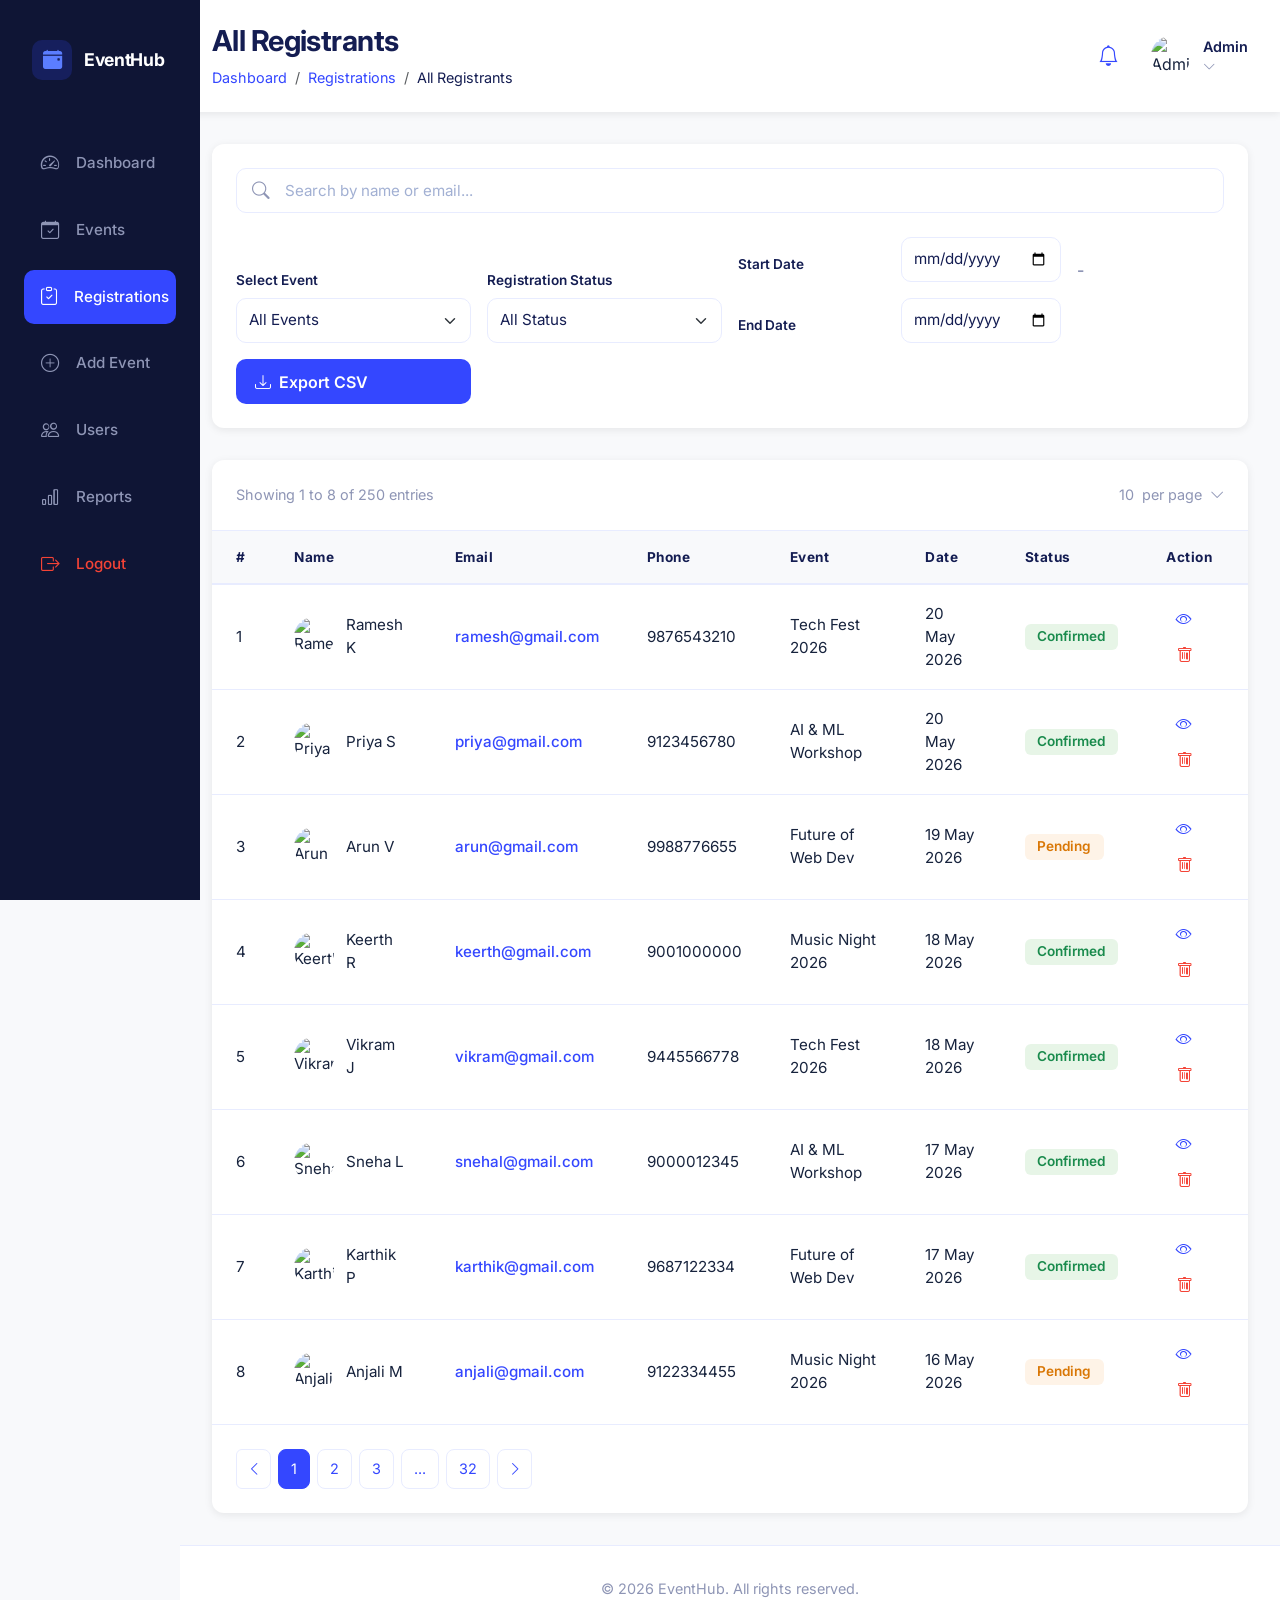
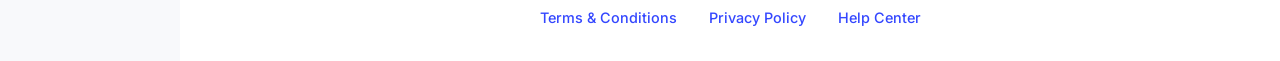
==== templates/registrants.html @ adbf5c05 "Registrants Page Implemented" ====
<!DOCTYPE html>
<html lang="en">
<head>
    <meta charset="utf-8" />
    <meta name="viewport" content="width=device-width, initial-scale=1" />
    <title>All Registrants - EventHub</title>
    <link rel="preconnect" href="https://fonts.googleapis.com">
    <link rel="preconnect" href="https://fonts.gstatic.com" crossorigin>
    <link href="https://fonts.googleapis.com/css2?family=Inter:wght@400;500;600;700;800&display=swap" rel="stylesheet">
    <link href="https://cdn.jsdelivr.net/npm/bootstrap@5.3.8/dist/css/bootstrap.min.css" rel="stylesheet">
    <link rel="stylesheet" href="https://cdn.jsdelivr.net/npm/bootstrap-icons@1.13.1/font/bootstrap-icons.min.css">
    <link rel="stylesheet" href="../static/css/style.css">
</head>
<body>
    <div class="dashboard-wrapper">
        <!-- Sidebar -->
        <aside class="sidebar">
            <div class="sidebar-brand">
                <span class="brand-icon-sidebar d-flex align-items-center justify-content-center">
                    <i class="bi bi-calendar-event-fill"></i>
                </span>
                <span class="brand-text-sidebar">EventHub</span>
            </div>

            <nav class="sidebar-nav">
                <a href="#" class="nav-item">
                    <i class="bi bi-speedometer2"></i>
                    <span>Dashboard</span>
                </a>
                <a href="#" class="nav-item">
                    <i class="bi bi-calendar-check"></i>
                    <span>Events</span>
                </a>
                <a href="#" class="nav-item active">
                    <i class="bi bi-clipboard-check"></i>
                    <span>Registrations</span>
                </a>
                <a href="#" class="nav-item">
                    <i class="bi bi-plus-circle"></i>
                    <span>Add Event</span>
                </a>
                <a href="#" class="nav-item">
                    <i class="bi bi-people"></i>
                    <span>Users</span>
                </a>
                <a href="#" class="nav-item">
                    <i class="bi bi-bar-chart"></i>
                    <span>Reports</span>
                </a>
                <a href="#" class="nav-item logout">
                    <i class="bi bi-box-arrow-right"></i>
                    <span>Logout</span>
                </a>
            </nav>
        </aside>

        <!-- Main Content -->
        <div class="main-content">
            <!-- Header -->
            <header class="dashboard-header">
                <div class="header-left">
                    <h1 class="page-title">All Registrants</h1>
                    <nav aria-label="breadcrumb">
                        <ol class="breadcrumb mb-0">
                            <li class="breadcrumb-item"><a href="#">Dashboard</a></li>
                            <li class="breadcrumb-item"><a href="#">Registrations</a></li>
                            <li class="breadcrumb-item active" aria-current="page">All Registrants</li>
                        </ol>
                    </nav>
                </div>
                <div class="header-right">
                    <button class="btn btn-icon">
                        <i class="bi bi-bell"></i>
                    </button>
                    <div class="admin-profile">
                        <img src="https://via.placeholder.com/40" alt="Admin">
                        <div class="admin-info">
                            <span class="admin-name">Admin</span>
                            <i class="bi bi-chevron-down"></i>
                        </div>
                    </div>
                </div>
            </header>

            <!-- Content -->
            <div class="dashboard-content">
                <!-- Filters Section -->
                <div class="filters-section">
                    <div class="search-box">
                        <i class="bi bi-search"></i>
                        <input type="text" class="form-control" id="searchInput" placeholder="Search by name or email...">
                    </div>

                    <div class="filters-group">
                        <div class="filter-item">
                            <label class="filter-label">Select Event</label>
                            <select class="form-select" id="eventFilter">
                                <option selected>All Events</option>
                                <option>Tech Fest 2026</option>
                                <option>AI & ML Workshop</option>
                                <option>Future of Web Dev</option>
                                <option>Music Night 2026</option>
                            </select>
                        </div>

                        <div class="filter-item">
                            <label class="filter-label">Registration Status</label>
                            <select class="form-select" id="statusFilter">
                                <option selected>All Status</option>
                                <option>Confirmed</option>
                                <option>Pending</option>
                                <option>Rejected</option>
                            </select>
                        </div>

                        <div class="filter-item date-range">
                            <label class="filter-label">Start Date</label>
                            <input type="date" class="form-control" id="startDate">
                            <span class="date-separator">-</span>
                            <label class="filter-label">End Date</label>
                            <input type="date" class="form-control" id="endDate">
                        </div>

                        <button class="btn btn-export">
                            <i class="bi bi-download"></i>
                            Export CSV
                        </button>
                    </div>
                </div>

                <!-- Table Section -->
                <div class="table-section">
                    <div class="table-header">
                        <span class="showing-text">Showing 1 to 8 of 250 entries</span>
                        <div class="per-page">
                            <span>10</span>
                            <span>per page</span>
                            <i class="bi bi-chevron-down"></i>
                        </div>
                    </div>

                    <div class="table-responsive">
                        <table class="registrants-table">
                            <thead>
                                <tr>
                                    <th>#</th>
                                    <th>Name</th>
                                    <th>Email</th>
                                    <th>Phone</th>
                                    <th>Event</th>
                                    <th>Date</th>
                                    <th>Status</th>
                                    <th>Action</th>
                                </tr>
                            </thead>
                            <tbody>
                                <tr>
                                    <td>1</td>
                                    <td>
                                        <div class="registrant-cell">
                                            <img src="https://i.pravatar.cc/40?img=1" alt="Ramesh K" class="avatar">
                                            <span>Ramesh K</span>
                                        </div>
                                    </td>
                                    <td><a href="mailto:ramesh@gmail.com">ramesh@gmail.com</a></td>
                                    <td>9876543210</td>
                                    <td>Tech Fest 2026</td>
                                    <td>20 May 2026</td>
                                    <td><span class="badge status-confirmed">Confirmed</span></td>
                                    <td>
                                        <button class="btn-action" title="View">
                                            <i class="bi bi-eye"></i>
                                        </button>
                                        <button class="btn-action btn-danger" title="Delete">
                                            <i class="bi bi-trash"></i>
                                        </button>
                                    </td>
                                </tr>
                                <tr>
                                    <td>2</td>
                                    <td>
                                        <div class="registrant-cell">
                                            <img src="https://i.pravatar.cc/40?img=2" alt="Priya S" class="avatar">
                                            <span>Priya S</span>
                                        </div>
                                    </td>
                                    <td><a href="mailto:priya@gmail.com">priya@gmail.com</a></td>
                                    <td>9123456780</td>
                                    <td>AI & ML Workshop</td>
                                    <td>20 May 2026</td>
                                    <td><span class="badge status-confirmed">Confirmed</span></td>
                                    <td>
                                        <button class="btn-action" title="View">
                                            <i class="bi bi-eye"></i>
                                        </button>
                                        <button class="btn-action btn-danger" title="Delete">
                                            <i class="bi bi-trash"></i>
                                        </button>
                                    </td>
                                </tr>
                                <tr>
                                    <td>3</td>
                                    <td>
                                        <div class="registrant-cell">
                                            <img src="https://i.pravatar.cc/40?img=3" alt="Arun V" class="avatar">
                                            <span>Arun V</span>
                                        </div>
                                    </td>
                                    <td><a href="mailto:arun@gmail.com">arun@gmail.com</a></td>
                                    <td>9988776655</td>
                                    <td>Future of Web Dev</td>
                                    <td>19 May 2026</td>
                                    <td><span class="badge status-pending">Pending</span></td>
                                    <td>
                                        <button class="btn-action" title="View">
                                            <i class="bi bi-eye"></i>
                                        </button>
                                        <button class="btn-action btn-danger" title="Delete">
                                            <i class="bi bi-trash"></i>
                                        </button>
                                    </td>
                                </tr>
                                <tr>
                                    <td>4</td>
                                    <td>
                                        <div class="registrant-cell">
                                            <img src="https://i.pravatar.cc/40?img=4" alt="Keerth R" class="avatar">
                                            <span>Keerth R</span>
                                        </div>
                                    </td>
                                    <td><a href="mailto:keerth@gmail.com">keerth@gmail.com</a></td>
                                    <td>9001000000</td>
                                    <td>Music Night 2026</td>
                                    <td>18 May 2026</td>
                                    <td><span class="badge status-confirmed">Confirmed</span></td>
                                    <td>
                                        <button class="btn-action" title="View">
                                            <i class="bi bi-eye"></i>
                                        </button>
                                        <button class="btn-action btn-danger" title="Delete">
                                            <i class="bi bi-trash"></i>
                                        </button>
                                    </td>
                                </tr>
                                <tr>
                                    <td>5</td>
                                    <td>
                                        <div class="registrant-cell">
                                            <img src="https://i.pravatar.cc/40?img=5" alt="Vikram J" class="avatar">
                                            <span>Vikram J</span>
                                        </div>
                                    </td>
                                    <td><a href="mailto:vikram@gmail.com">vikram@gmail.com</a></td>
                                    <td>9445566778</td>
                                    <td>Tech Fest 2026</td>
                                    <td>18 May 2026</td>
                                    <td><span class="badge status-confirmed">Confirmed</span></td>
                                    <td>
                                        <button class="btn-action" title="View">
                                            <i class="bi bi-eye"></i>
                                        </button>
                                        <button class="btn-action btn-danger" title="Delete">
                                            <i class="bi bi-trash"></i>
                                        </button>
                                    </td>
                                </tr>
                                <tr>
                                    <td>6</td>
                                    <td>
                                        <div class="registrant-cell">
                                            <img src="https://i.pravatar.cc/40?img=6" alt="Sneha L" class="avatar">
                                            <span>Sneha L</span>
                                        </div>
                                    </td>
                                    <td><a href="mailto:snehal@gmail.com">snehal@gmail.com</a></td>
                                    <td>9000012345</td>
                                    <td>AI & ML Workshop</td>
                                    <td>17 May 2026</td>
                                    <td><span class="badge status-confirmed">Confirmed</span></td>
                                    <td>
                                        <button class="btn-action" title="View">
                                            <i class="bi bi-eye"></i>
                                        </button>
                                        <button class="btn-action btn-danger" title="Delete">
                                            <i class="bi bi-trash"></i>
                                        </button>
                                    </td>
                                </tr>
                                <tr>
                                    <td>7</td>
                                    <td>
                                        <div class="registrant-cell">
                                            <img src="https://i.pravatar.cc/40?img=7" alt="Karthik P" class="avatar">
                                            <span>Karthik P</span>
                                        </div>
                                    </td>
                                    <td><a href="mailto:karthik@gmail.com">karthik@gmail.com</a></td>
                                    <td>9687122334</td>
                                    <td>Future of Web Dev</td>
                                    <td>17 May 2026</td>
                                    <td><span class="badge status-confirmed">Confirmed</span></td>
                                    <td>
                                        <button class="btn-action" title="View">
                                            <i class="bi bi-eye"></i>
                                        </button>
                                        <button class="btn-action btn-danger" title="Delete">
                                            <i class="bi bi-trash"></i>
                                        </button>
                                    </td>
                                </tr>
                                <tr>
                                    <td>8</td>
                                    <td>
                                        <div class="registrant-cell">
                                            <img src="https://i.pravatar.cc/40?img=8" alt="Anjali M" class="avatar">
                                            <span>Anjali M</span>
                                        </div>
                                    </td>
                                    <td><a href="mailto:anjali@gmail.com">anjali@gmail.com</a></td>
                                    <td>9122334455</td>
                                    <td>Music Night 2026</td>
                                    <td>16 May 2026</td>
                                    <td><span class="badge status-pending">Pending</span></td>
                                    <td>
                                        <button class="btn-action" title="View">
                                            <i class="bi bi-eye"></i>
                                        </button>
                                        <button class="btn-action btn-danger" title="Delete">
                                            <i class="bi bi-trash"></i>
                                        </button>
                                    </td>
                                </tr>
                            </tbody>
                        </table>
                    </div>

                    <!-- Pagination -->
                    <div class="pagination-section">
                        <nav aria-label="Page navigation">
                            <ul class="pagination">
                                <li class="page-item">
                                    <a class="page-link" href="#" aria-label="Previous">
                                        <i class="bi bi-chevron-left"></i>
                                    </a>
                                </li>
                                <li class="page-item active"><a class="page-link" href="#">1</a></li>
                                <li class="page-item"><a class="page-link" href="#">2</a></li>
                                <li class="page-item"><a class="page-link" href="#">3</a></li>
                                <li class="page-item"><a class="page-link" href="#">...</a></li>
                                <li class="page-item"><a class="page-link" href="#">32</a></li>
                                <li class="page-item">
                                    <a class="page-link" href="#" aria-label="Next">
                                        <i class="bi bi-chevron-right"></i>
                                    </a>
                                </li>
                            </ul>
                        </nav>
                    </div>
                </div>
            </div>

            <!-- Footer -->
            <footer class="dashboard-footer">
                <p>&copy; 2026 EventHub. All rights reserved.</p>
                <div class="footer-links">
                    <a href="#">Terms & Conditions</a>
                    <a href="#">Privacy Policy</a>
                    <a href="#">Help Center</a>
                </div>
            </footer>
        </div>
    </div>

    <script src="https://cdn.jsdelivr.net/npm/bootstrap@5.3.8/dist/js/bootstrap.bundle.min.js"></script>
    <script>
        // Search functionality
        document.getElementById('searchInput').addEventListener('keyup', function(e) {
            const searchTerm = e.target.value.toLowerCase();
            const rows = document.querySelectorAll('.registrants-table tbody tr');
            rows.forEach(row => {
                const text = row.textContent.toLowerCase();
                row.style.display = text.includes(searchTerm) ? '' : 'none';
            });
        });

        // Filter by event
        document.getElementById('eventFilter').addEventListener('change', function(e) {
            filterTable();
        });

        // Filter by status
        document.getElementById('statusFilter').addEventListener('change', function(e) {
            filterTable();
        });

        function filterTable() {
            const eventFilter = document.getElementById('eventFilter').value;
            const statusFilter = document.getElementById('statusFilter').value;
            const rows = document.querySelectorAll('.registrants-table tbody tr');

            rows.forEach(row => {
                const eventCell = row.cells[4].textContent;
                const statusCell = row.cells[6].textContent;

                let eventMatch = eventFilter === 'All Events' || eventCell === eventFilter;
                let statusMatch = statusFilter === 'All Status' || statusCell.includes(statusFilter);

                row.style.display = (eventMatch && statusMatch) ? '' : 'none';
            });
        }

        // Export CSV
        document.querySelector('.btn-export').addEventListener('click', function() {
            const table = document.querySelector('.registrants-table');
            let csv = [];
            
            // Add headers
            const headers = [];
            table.querySelectorAll('thead th').forEach(th => {
                headers.push(th.textContent);
            });
            csv.push(headers.join(','));

            // Add rows
            table.querySelectorAll('tbody tr').forEach(tr => {
                if (tr.style.display !== 'none') {
                    const row = [];
                    tr.querySelectorAll('td').forEach((td, index) => {
                        if (index !== 7) { // Exclude Action column
                            let text = td.textContent.trim();
                            text = text.replace(/,/g, ''); // Remove commas
                            row.push('"' + text + '"');
                        }
                    });
                    csv.push(row.join(','));
                }
            });

            // Create and download file
            const csvContent = csv.join('\n');
            const blob = new Blob([csvContent], { type: 'text/csv' });
            const url = window.URL.createObjectURL(blob);
            const a = document.createElement('a');
            a.href = url;
            a.download = 'registrants.csv';
            a.click();
            window.URL.revokeObjectURL(url);
        });

        // Action buttons
        document.querySelectorAll('.btn-action').forEach(btn => {
            btn.addEventListener('click', function(e) {
                e.preventDefault();
                if (this.classList.contains('btn-danger')) {
                    if (confirm('Are you sure you want to delete this registrant?')) {
                        this.closest('tr').remove();
                    }
                } else {
                    alert('View details functionality would open a modal');
                }
            });
        });
    </script>
</body>
</html>
---- static/css/style.css ----
* {
  box-sizing: border-box;
}

html, body {
  min-height: 100%;
}

body {
  margin: 0;
  font-family: 'Inter', sans-serif;
  background: #eef2ff;
  color: #17233d;
}

.page-top-bar {
  background: linear-gradient(90deg, #3447ff 0%, #2b3ddc 100%);
}

.page-tag {
  display: inline-flex;
  padding: 0.75rem 1.6rem;
  border-radius: 999px;
  background: #2d3bf2;
  color: #fff;
  font-size: 0.95rem;
  font-weight: 700;
}

.navbar {
  min-height: 70px;
}

.navbar-brand {
  font-weight: 700;
  letter-spacing: -0.02em;
}

.brand-icon {
  width: 44px;
  height: 44px;
  border-radius: 14px;
  background: rgba(52, 71, 255, 0.12);
  color: #3447ff;
  font-size: 1.2rem;
}

.brand-text {
  font-size: 1.2rem;
  color: #141d52;
}

.navbar-nav .nav-link {
  color: #4d5f8e;
  font-weight: 500;
  padding: 0.75rem 1rem;
}

.navbar-nav .nav-link.active,
.navbar-nav .nav-link:hover {
  color: #3447ff;
}

.btn-login {
  background: #3447ff;
  border-color: #3447ff;
  font-weight: 600;
  border-radius: 12px;
  padding: 0.85rem 1.5rem;
}

.registration-card {
  max-width: 1200px;
  margin: 0 auto;
}

.back-link {
  color: #3447ff;
  font-weight: 600;
}

.section-heading h1 {
  font-size: 2.45rem;
  font-weight: 700;
  letter-spacing: -0.03em;
}

.section-heading p {
  font-size: 1rem;
}

.form-input-group .input-group-text {
  width: 54px;
  height: 54px;
  border-radius: 16px 0 0 16px;
  background: #f4f6ff;
  border: 1px solid #e8ecff;
  color: #3447ff;
  justify-content: center;
}

.form-input-group .form-control {
  border-radius: 0 16px 16px 0;
  border: 1px solid #e8ecff;
  min-height: 54px;
}

.form-input-group .form-control:focus {
  box-shadow: none;
  border-color: #b7c6ff;
}

.btn-submit {
  background: #3447ff;
  border: none;
  border-radius: 14px;
  box-shadow: 0 18px 40px rgba(52, 71, 255, 0.18);
  font-size: 1rem;
}

.info-panel {
  min-height: 100%;
  border: 1px solid rgba(52, 71, 255, 0.08);
}

.info-icon {
  width: 44px;
  height: 44px;
  border-radius: 14px;
  background: rgba(52, 71, 255, 0.1);
  color: #3447ff;
  font-size: 1.15rem;
}

.info-header h6,
.help-icon {
  color: #141d52;
}

.check-icon {
  width: 36px;
  height: 36px;
  border-radius: 12px;
  background: #e7f5e7;
  color: #1a8b4d;
  display: grid;
  place-items: center;
  font-size: 1rem;
}

.need-help {
  border: 1px solid rgba(52, 71, 255, 0.08);
}

.help-icon {
  width: 40px;
  height: 40px;
  border-radius: 14px;
  background: rgba(52, 71, 255, 0.1);
  color: #3447ff;
  font-size: 1.1rem;
}

.support-link {
  display: inline-block;
  color: #3447ff;
  font-weight: 600;
  text-decoration: none;
}

.support-link:hover {
  text-decoration: underline;
}

.footer-section {
  background: #141d52;
}

.footer-brand {
  font-size: 1.3rem;
  font-weight: 700;
}

.footer-text {
  color: #a2b0d3;
}

.footer-title {
  font-size: 0.95rem;
  font-weight: 700;
  color: #ffffff;
}

.footer-list {
  padding-left: 0;
}

.footer-list li {
  margin-bottom: 0.85rem;
}

.footer-list a {
  color: #a2b0d3;
  text-decoration: none;
}

.footer-list a:hover {
  color: #ffffff;
}

.social-icons .social-icon {
  width: 44px;
  height: 44px;
  border-radius: 14px;
  background: rgba(255, 255, 255, 0.08);
  color: #ffffff;
  display: inline-flex;
  align-items: center;
  justify-content: center;
  transition: background 0.3s ease;
}

.social-icons .social-icon:hover {
  background: rgba(255, 255, 255, 0.18);
}

@media (max-width: 991.98px) {
  .section-heading h1 {
    font-size: 2rem;
  }
}

@media (max-width: 767.98px) {
  .navbar-nav {
    margin-top: 1rem;
  }
  .navbar-nav .nav-link {
    padding-left: 0;
    padding-right: 0;
  }
}

/* ===== Dashboard Layout ===== */
.dashboard-wrapper {
  display: flex;
  min-height: 100vh;
  background: #f8f9fb;
}

/* Sidebar */
.sidebar {
  width: 200px;
  background: #0f1535;
  color: #ffffff;
  padding: 2rem 1.5rem;
  position: fixed;
  height: 100vh;
  overflow-y: auto;
  z-index: 1000;
}

.sidebar-brand {
  display: flex;
  align-items: center;
  gap: 0.75rem;
  margin-bottom: 3rem;
  padding: 0.5rem;
}

.brand-icon-sidebar {
  width: 40px;
  height: 40px;
  border-radius: 10px;
  background: rgba(52, 71, 255, 0.2);
  color: #5b7dff;
  font-size: 1.2rem;
  flex-shrink: 0;
}

.brand-text-sidebar {
  font-size: 1.1rem;
  font-weight: 700;
  letter-spacing: -0.02em;
}

.sidebar-nav {
  display: flex;
  flex-direction: column;
  gap: 0.75rem;
}

.sidebar-nav .nav-item {
  display: flex;
  align-items: center;
  gap: 1rem;
  padding: 0.85rem 1rem;
  border-radius: 10px;
  color: #8e95b5;
  text-decoration: none;
  font-weight: 500;
  font-size: 0.95rem;
  transition: all 0.3s ease;
}

.sidebar-nav .nav-item i {
  font-size: 1.15rem;
  width: 20px;
  text-align: center;
}

.sidebar-nav .nav-item:hover {
  background: rgba(91, 125, 255, 0.1);
  color: #5b7dff;
}

.sidebar-nav .nav-item.active {
  background: #3447ff;
  color: #ffffff;
}

.sidebar-nav .nav-item.logout {
  margin-top: auto;
  color: #f44336;
}

.sidebar-nav .nav-item.logout:hover {
  background: rgba(244, 67, 54, 0.1);
}

/* Main Content */
.main-content {
  flex: 1;
  margin-left: 180px;
  display: flex;
  flex-direction: column;
}

/* Dashboard Header */
.dashboard-header {
  background: #ffffff;
  padding: 1.5rem 2rem;
  box-shadow: 0 2px 8px rgba(0, 0, 0, 0.08);
  display: flex;
  justify-content: space-between;
  align-items: center;
}

.header-left {
  flex: 1;
}

.page-title {
  font-size: 1.8rem;
  font-weight: 700;
  color: #141d52;
  margin: 0 0 0.5rem 0;
  letter-spacing: -0.02em;
}

.breadcrumb {
  font-size: 0.9rem;
  margin: 0;
}

.breadcrumb-item {
  color: #8e95b5;
}

.breadcrumb-item a {
  color: #3447ff;
  text-decoration: none;
}

.breadcrumb-item a:hover {
  text-decoration: underline;
}

.breadcrumb-item.active {
  color: #141d52;
}

.header-right {
  display: flex;
  align-items: center;
  gap: 1.5rem;
}

.btn-icon {
  background: none;
  border: none;
  color: #3447ff;
  font-size: 1.3rem;
  cursor: pointer;
  transition: color 0.3s ease;
  padding: 0.5rem;
}

.btn-icon:hover {
  color: #2b3ddc;
}

.admin-profile {
  display: flex;
  align-items: center;
  gap: 0.75rem;
  cursor: pointer;
}

.admin-profile img {
  width: 40px;
  height: 40px;
  border-radius: 50%;
  object-fit: cover;
}

.admin-info {
  display: flex;
  flex-direction: column;
  font-size: 0.9rem;
}

.admin-name {
  font-weight: 600;
  color: #141d52;
}

.admin-profile i {
  color: #8e95b5;
  font-size: 0.8rem;
}

/* Dashboard Content */
.dashboard-content {
  flex: 1;
  padding: 2rem;
  overflow-y: auto;
}

/* Filters Section */
.filters-section {
  background: #ffffff;
  padding: 1.5rem;
  border-radius: 12px;
  margin-bottom: 2rem;
  box-shadow: 0 2px 8px rgba(0, 0, 0, 0.08);
}

.search-box {
  position: relative;
  margin-bottom: 1.5rem;
}

.search-box i {
  position: absolute;
  left: 1rem;
  top: 50%;
  transform: translateY(-50%);
  color: #8e95b5;
  font-size: 1.1rem;
}

.search-box .form-control {
  padding-left: 3rem;
  border: 1px solid #e8ecff;
  border-radius: 10px;
  height: 45px;
  font-size: 0.95rem;
  color: #141d52;
}

.search-box .form-control::placeholder {
  color: #a2b0d3;
}

.search-box .form-control:focus {
  border-color: #3447ff;
  box-shadow: none;
}

.filters-group {
  display: grid;
  grid-template-columns: repeat(auto-fit, minmax(200px, 1fr));
  gap: 1rem;
  align-items: flex-end;
}

.filter-item {
  display: flex;
  flex-direction: column;
}

.filter-item.date-range {
  grid-column: span 2;
  display: grid;
  grid-template-columns: 1fr auto 1fr;
  gap: 1rem;
  align-items: flex-end;
}

.filter-label {
  font-size: 0.85rem;
  font-weight: 600;
  color: #141d52;
  margin-bottom: 0.5rem;
  display: block;
}

.form-select {
  border: 1px solid #e8ecff;
  border-radius: 10px;
  height: 45px;
  font-size: 0.95rem;
  color: #141d52;
}

.form-select:focus {
  border-color: #3447ff;
  box-shadow: none;
}

.form-control[type="date"] {
  border: 1px solid #e8ecff;
  border-radius: 10px;
  height: 45px;
  font-size: 0.95rem;
  color: #141d52;
}

.form-control[type="date"]:focus {
  border-color: #3447ff;
  box-shadow: none;
}

.date-separator {
  color: #8e95b5;
  font-weight: 600;
}

.btn-export {
  background: #3447ff;
  border: none;
  color: #ffffff;
  font-weight: 600;
  border-radius: 10px;
  padding: 0.6rem 1.2rem;
  height: 45px;
  display: flex;
  align-items: center;
  gap: 0.5rem;
  cursor: pointer;
  transition: background 0.3s ease;
}

.btn-export:hover {
  background: #2b3ddc;
}

/* Table Section */
.table-section {
  background: #ffffff;
  border-radius: 12px;
  box-shadow: 0 2px 8px rgba(0, 0, 0, 0.08);
  overflow: hidden;
}

.table-header {
  display: flex;
  justify-content: space-between;
  align-items: center;
  padding: 1.5rem;
  border-bottom: 1px solid #e8ecff;
}

.showing-text {
  font-size: 0.9rem;
  color: #8e95b5;
}

.per-page {
  display: flex;
  align-items: center;
  gap: 0.5rem;
  font-size: 0.9rem;
  color: #8e95b5;
}

.table-responsive {
  overflow-x: auto;
}

.registrants-table {
  width: 100%;
  border-collapse: collapse;
  margin: 0;
}

.registrants-table thead {
  background: #f8f9fb;
  border-bottom: 2px solid #e8ecff;
}

.registrants-table th {
  padding: 1rem 1.5rem;
  text-align: left;
  font-size: 0.85rem;
  font-weight: 700;
  color: #141d52;
  letter-spacing: 0.5px;
}

.registrants-table tbody tr {
  border-bottom: 1px solid #e8ecff;
  transition: background-color 0.3s ease;
}

.registrants-table tbody tr:hover {
  background-color: #f8f9fb;
}

.registrants-table td {
  padding: 1rem 1.5rem;
  color: #17233d;
  font-size: 0.95rem;
}

.registrant-cell {
  display: flex;
  align-items: center;
  gap: 0.75rem;
}

.avatar {
  width: 40px;
  height: 40px;
  border-radius: 50%;
  object-fit: cover;
}

.registrants-table td a {
  color: #3447ff;
  text-decoration: none;
  font-weight: 500;
}

.registrants-table td a:hover {
  text-decoration: underline;
}

.badge {
  padding: 0.4rem 0.8rem;
  border-radius: 6px;
  font-size: 0.85rem;
  font-weight: 600;
  display: inline-block;
}

.status-confirmed {
  background: #e7f5e7;
  color: #1a8b4d;
}

.status-pending {
  background: #fef3e7;
  color: #d97706;
}

.status-rejected {
  background: #fee7e7;
  color: #dc2626;
}

.btn-action {
  background: none;
  border: none;
  color: #3447ff;
  cursor: pointer;
  width: 36px;
  height: 36px;
  border-radius: 8px;
  display: inline-flex;
  align-items: center;
  justify-content: center;
  font-size: 1rem;
  transition: background-color 0.3s ease;
  margin-right: 0.5rem;
}

.btn-action:hover {
  background-color: rgba(52, 71, 255, 0.1);
}

.btn-action.btn-danger {
  color: #f44336;
}

.btn-action.btn-danger:hover {
  background-color: rgba(244, 67, 54, 0.1);
}

/* Pagination */
.pagination-section {
  padding: 1.5rem;
  display: flex;
  justify-content: space-between;
  align-items: center;
}

.pagination {
  margin: 0;
  gap: 0.5rem;
}

.page-link {
  color: #3447ff;
  border: 1px solid #e8ecff;
  border-radius: 8px;
  padding: 0.5rem 0.75rem;
  text-decoration: none;
  font-size: 0.9rem;
  transition: all 0.3s ease;
}

.page-link:hover {
  background-color: #f8f9fb;
}

.page-item.active .page-link {
  background-color: #3447ff;
  border-color: #3447ff;
  color: #ffffff;
}

.page-link[aria-label*="Previous"],
.page-link[aria-label*="Next"] {
  padding: 0.5rem 0.6rem;
}

/* Dashboard Footer */
.dashboard-footer {
  padding: 2rem;
  background: #ffffff;
  border-top: 1px solid #e8ecff;
  text-align: center;
  font-size: 0.9rem;
  color: #8e95b5;
  margin-top: auto;
}

.dashboard-footer p {
  margin: 0 0 0.5rem 0;
}

.footer-links {
  display: flex;
  justify-content: center;
  gap: 2rem;
  flex-wrap: wrap;
}

.footer-links a {
  color: #3447ff;
  text-decoration: none;
  font-weight: 500;
}

.footer-links a:hover {
  text-decoration: underline;
}

/* Responsive */
@media (max-width: 1024px) {
  .sidebar {
    width: 160px;
    padding: 1.5rem 1rem;
  }

  .main-content {
    margin-left: 160px;
  }

  .filters-group {
    grid-template-columns: 1fr 1fr;
  }

  .filter-item.date-range {
    grid-column: span 2;
  }
}

@media (max-width: 768px) {
  .dashboard-wrapper {
    flex-direction: column;
  }

  .sidebar {
    width: 100%;
    height: auto;
    position: relative;
    padding: 1rem;
    border-bottom: 1px solid #e8ecff;
  }

  .main-content {
    margin-left: 0;
  }

  .sidebar-nav {
    flex-direction: row;
    flex-wrap: wrap;
    gap: 0.5rem;
  }

  .sidebar-nav .nav-item {
    flex: 1;
    min-width: 120px;
    padding: 0.6rem 0.8rem;
    font-size: 0.85rem;
  }

  .dashboard-header {
    flex-direction: column;
    gap: 1rem;
    align-items: flex-start;
  }

  .dashboard-content {
    padding: 1rem;
  }

  .filters-group {
    grid-template-columns: 1fr;
  }

  .filter-item.date-range {
    grid-template-columns: 1fr;
    grid-column: span 1;
  }

  .filters-section {
    padding: 1rem;
  }

  .registrants-table th,
  .registrants-table td {
    padding: 0.75rem 0.5rem;
    font-size: 0.85rem;
  }

  .avatar {
    width: 32px;
    height: 32px;
  }

  .table-header {
    flex-direction: column;
    gap: 1rem;
    align-items: flex-start;
    padding: 1rem;
  }

  .pagination-section {
    flex-direction: column;
    gap: 1rem;
    align-items: center;
  }
}
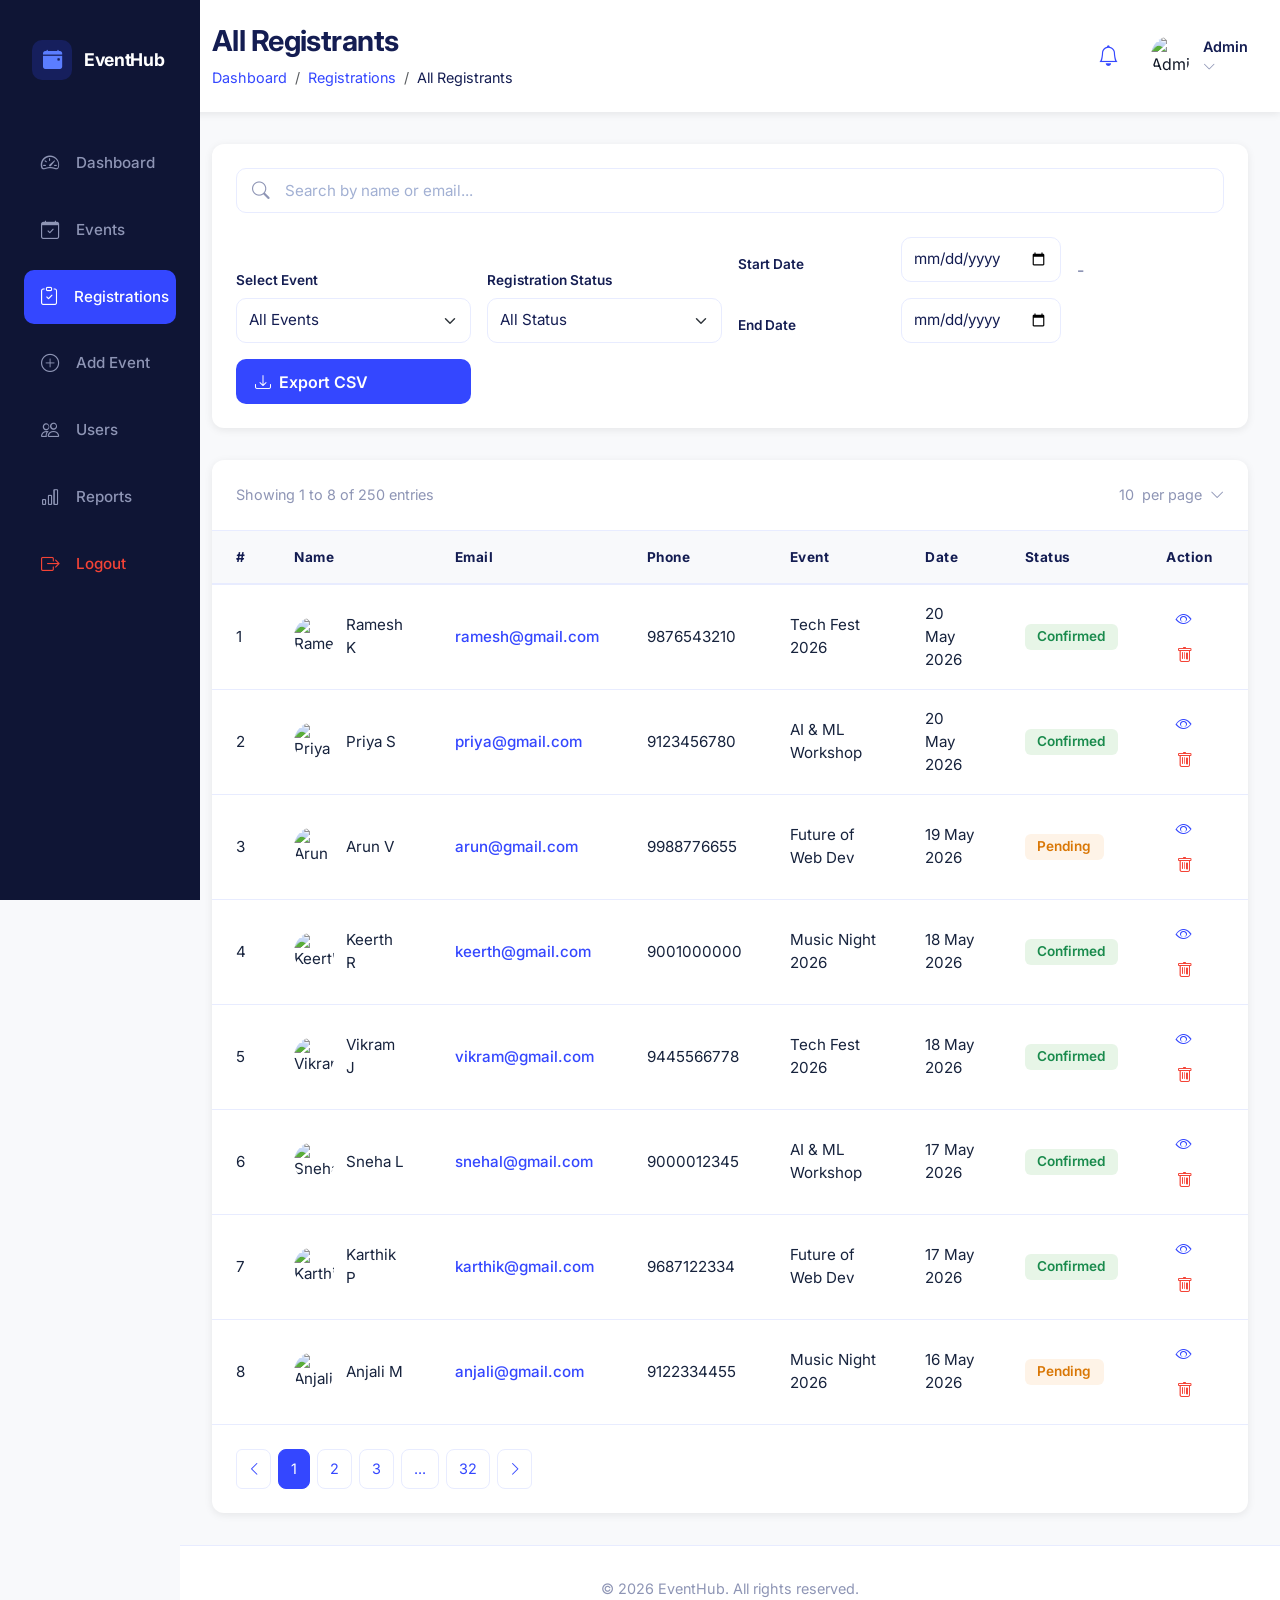
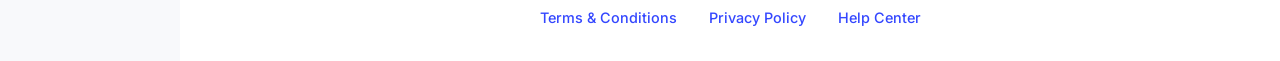
==== commit dfd41d68: "cancelregistration" ====
--- a/templates/registrants.html
+++ b/templates/registrants.html
@@ -73,7 +73,7 @@
                         <i class="bi bi-bell"></i>
                     </button>
                     <div class="admin-profile">
-                        <img src="https://via.placeholder.com/40" alt="Admin">
+                        <img src="https://cdn.hswstatic.com/gif/play/0b7f4e9b-f59c-4024-9f06-b3dc12850ab7-1920-1080.jpg" alt="Admin">
                         <div class="admin-info">
                             <span class="admin-name">Admin</span>
                             <i class="bi bi-chevron-down"></i>
--- a/static/css/style.css
+++ b/static/css/style.css
@@ -2,242 +2,754 @@
   box-sizing: border-box;
 }
 
-html, body {
-  min-height: 100%;
+:root {
+  --background: #eef2ff;
+  --surface: #ffffff;
+  --text: #111827;
+  --muted: #475569;
+  --primary: #3b59ff;
+  --primary-soft: rgba(59, 89, 255, 0.08);
+  --border: #e2e8f0;
+  --footer-bg: #0f172a;
+}
+
+html {
+  scroll-behavior: smooth;
 }
 
 body {
   margin: 0;
   font-family: 'Inter', sans-serif;
+  background: var(--background);
+  color: var(--text);
+}
+
+img {
+  max-width: 100%;
+  display: block;
+}
+
+a {
+  color: inherit;
+  text-decoration: none;
+}
+
+button {
+  border: none;
+}
+
+.site-header {
+  background: var(--surface);
+}
+
+.site-header .container {
+  max-width: 1140px;
+}
+
+.brand {
+  font-weight: 700;
+  letter-spacing: -0.02em;
+  color: #0f172a;
+}
+
+.brand-icon {
+  width: 46px;
+  height: 46px;
+  border-radius: 16px;
+  background: rgba(59, 89, 255, 0.12);
+  color: var(--primary);
+  font-size: 1.3rem;
+  display: inline-flex;
+  align-items: center;
+  justify-content: center;
+}
+
+.brand-name {
+  font-size: 1.1rem;
+}
+
+.nav-link {
+  color: #475569;
+  font-weight: 500;
+  transition: color 0.2s ease;
+}
+
+.nav-link:hover,
+.nav-link.active {
+  color: var(--primary);
+}
+
+.theme-toggle {
+  width: 44px;
+  height: 44px;
+  display: inline-flex;
+  align-items: center;
+  justify-content: center;
+  color: #475569;
+  background: #f8fafc;
+  border-radius: 14px;
+}
+
+.theme-toggle:hover {
   background: #eef2ff;
-  color: #17233d;
-}
-
-.page-top-bar {
-  background: linear-gradient(90deg, #3447ff 0%, #2b3ddc 100%);
-}
-
-.page-tag {
+}
+
+.btn-login {
+  background: var(--primary);
+  color: #ffffff;
+  border-radius: 14px;
+  padding: 0.95rem 1.5rem;
+  font-weight: 600;
+}
+
+.hero-section {
+  position: relative;
+  overflow: hidden;
+  padding-top: 4.5rem;
+  padding-bottom: 4.5rem;
+}
+
+.hero-section::after {
+  content: '';
+  position: absolute;
+  bottom: -140px;
+  left: -120px;
+  width: 360px;
+  height: 360px;
+  background: radial-gradient(circle at bottom right, rgba(102, 126, 255, 0.14), transparent 60%);
+  pointer-events: none;
+}
+
+.hero-label {
   display: inline-flex;
-  padding: 0.75rem 1.6rem;
-  border-radius: 999px;
-  background: #2d3bf2;
-  color: #fff;
+  align-items: center;
+  gap: 0.5rem;
+  padding: 0.65rem 1rem;
+  background: var(--primary-soft);
+  color: var(--primary);
   font-size: 0.95rem;
   font-weight: 700;
-}
-
-.navbar {
-  min-height: 70px;
-}
-
-.navbar-brand {
+  border-radius: 999px;
+}
+
+.hero-title {
+  font-size: clamp(2.8rem, 4vw, 4.5rem);
+  line-height: 1.02;
+  margin-top: 1.25rem;
+  margin-bottom: 1rem;
+  letter-spacing: -0.05em;
+}
+
+.hero-copy {
+  max-width: 620px;
+  color: #475569;
+  font-size: 1.05rem;
+  line-height: 1.8;
+}
+
+.hero-search {
+  max-width: 740px;
+}
+
+.search-input {
+  position: relative;
+  flex: 1;
+}
+
+.search-icon {
+  position: absolute;
+  top: 50%;
+  left: 1.25rem;
+  transform: translateY(-50%);
+  color: #adb5bd;
+}
+
+.hero-search input {
+  padding-left: 3rem;
+  border-radius: 16px;
+  border: 1px solid var(--border);
+  height: 60px;
+}
+
+.btn-search {
+  min-width: 140px;
+  background: var(--primary);
+  color: #ffffff;
+  border-radius: 16px;
+  font-weight: 600;
+}
+
+.category-list {
+  margin-top: 1.5rem;
+}
+
+.category-pill {
+  padding: 0.8rem 1.15rem;
+  border-radius: 999px;
+  border: 1px solid transparent;
+  background: #f8fafc;
+  color: #475569;
+  font-weight: 600;
+  cursor: pointer;
+  transition: all 0.2s ease;
+}
+
+.category-pill:hover,
+.category-pill.active {
+  background: var(--primary);
+  color: #ffffff;
+  border-color: transparent;
+}
+
+.hero-visual {
+  position: relative;
+  min-height: 420px;
+}
+
+.hero-visual img {
+  width: 100%;
+  border-radius: 32px;
+}
+
+.hero-card {
+  position: relative;
+  z-index: 2;
+  max-width: 520px;
+  margin: 0 auto;
+}
+
+.hero-calendar {
+  display: grid;
+  grid-template-columns: 96px 1fr;
+  gap: 1rem;
+  align-items: center;
+}
+
+.calendar-day {
+  width: 96px;
+  height: 96px;
+  border-radius: 28px;
+  background: linear-gradient(180deg, var(--primary) 0%, #5d7bff 100%);
+  color: #ffffff;
+  font-size: 2.3rem;
+  font-weight: 800;
+  display: grid;
+  place-items: center;
+}
+
+.calendar-details h5 {
+  margin-bottom: 0.35rem;
+}
+
+.calendar-details p {
+  margin: 0;
+}
+
+.hero-graphic {
+  position: absolute;
+  top: 30px;
+  right: -20px;
+  width: 260px;
+  height: 260px;
+  border-radius: 36px;
+  background: linear-gradient(180deg, #ffffff 0%, #eef4ff 100%);
+  border: 1px solid rgba(59, 89, 255, 0.08);
+}
+
+.hero-dot {
+  position: absolute;
+  width: 110px;
+  height: 110px;
+  border-radius: 50%;
+  background: rgba(59, 89, 255, 0.08);
+}
+
+.pattern-dot {
+  bottom: -24px;
+  left: 0;
+}
+
+.events-section,
+.newsletter-section {
+  position: relative;
+}
+
+.events-section {
+  background: #ffffff;
+}
+
+.section-label {
+  display: inline-flex;
+  align-items: center;
+  gap: 0.5rem;
+  color: var(--primary);
+  font-size: 0.95rem;
   font-weight: 700;
-  letter-spacing: -0.02em;
-}
-
-.brand-icon {
+}
+
+.section-title {
+  font-size: 2rem;
+  margin-top: 0.5rem;
+  color: #0f172a;
+}
+
+.event-card {
+  background: #ffffff;
+  border: 1px solid var(--border);
+  border-radius: 24px;
+}
+
+.event-card:hover {
+  transform: translateY(-4px);
+  transition: transform 0.25s ease;
+}
+
+.event-tag {
+  display: inline-flex;
+  align-items: center;
+  padding: 0.45rem 0.85rem;
+  border-radius: 999px;
+  background: var(--primary-soft);
+  color: var(--primary);
+  font-size: 0.82rem;
+  font-weight: 700;
+}
+
+.event-image {
+  width: 100%;
+  height: 190px;
+  border-radius: 24px;
+  background: linear-gradient(135deg, #3b59ff 0%, #6b82ff 100%);
+}
+
+.event-image-alt {
+  background: linear-gradient(135deg, #6f5dff 0%, #37a6ff 100%);
+}
+
+.event-image-tech {
+  background: linear-gradient(135deg, #0e9f6e 0%, #5cc6e8 100%);
+}
+
+.event-image-web {
+  background: linear-gradient(135deg, #1d4ed8 0%, #38bdf8 100%);
+}
+
+.event-image-music {
+  background: linear-gradient(135deg, #f43f5e 0%, #f59e0b 100%);
+}
+
+.event-card h5 {
+  font-size: 1.15rem;
+  margin-bottom: 1rem;
+}
+
+.event-meta {
+  display: grid;
+  gap: 0.65rem;
+  color: #6b7280;
+  font-size: 0.95rem;
+}
+
+.event-status {
+  color: #475569;
+  font-size: 0.95rem;
+  font-weight: 600;
+}
+
+.stat-card {
+  background: #f8fafc;
+  border: 1px solid var(--border);
+  border-radius: 24px;
+}
+
+.stat-card h3 {
+  font-size: 2rem;
+  margin-bottom: 0.75rem;
+  color: #0f172a;
+}
+
+.stat-card p {
+  font-size: 1rem;
+  margin-bottom: 0.75rem;
+  color: #475569;
+}
+
+.stat-card small {
+  color: #7c8a9f;
+}
+
+.newsletter-card {
+  background: var(--background);
+  border-radius: 28px;
+  padding: 2.5rem;
+}
+
+.newsletter-card h3 {
+  font-size: 2rem;
+  margin-bottom: 1rem;
+}
+
+.newsletter-form {
+  max-width: 700px;
+  display: flex;
+  gap: 0.75rem;
+  flex-wrap: wrap;
+}
+
+.newsletter-form .form-control {
+  border-radius: 16px;
+  border: 1px solid #dbeafe;
+}
+
+.newsletter-form .btn {
+  border-radius: 16px;
+}
+
+.footer-section {
+  background: var(--footer-bg);
+}
+
+.footer-section .container {
+  max-width: 1140px;
+}
+
+.footer-brand {
+  font-weight: 700;
+  color: #ffffff;
+}
+
+.footer-text {
+  color: #cbd5e1;
+  margin-bottom: 1.25rem;
+}
+
+.footer-links li,
+.contact-list li {
+  margin-bottom: 0.9rem;
+  color: #cbd5e1;
+}
+
+.footer-links a {
+  color: #cbd5e1;
+  text-decoration: none;
+}
+
+.footer-links a:hover {
+  color: #ffffff;
+}
+
+.footer-social a {
+  width: 42px;
+  height: 42px;
+  display: inline-flex;
+  align-items: center;
+  justify-content: center;
+  border-radius: 12px;
+  background: rgba(255, 255, 255, 0.08);
+  color: #ffffff;
+  transition: background 0.2s ease;
+}
+
+.footer-social a:hover {
+  background: rgba(255, 255, 255, 0.18);
+}
+
+.footer-bottom {
+  color: #94a3b8;
+}
+
+.event-page {
+  background: var(--background);
+}
+
+.event-page .container {
+  max-width: 1140px;
+}
+
+.back-link {
+  color: #64748b;
+  font-weight: 600;
+}
+
+.event-image-large {
+  position: relative;
+  overflow: hidden;
+  border-radius: 32px;
+}
+
+.event-image-large .event-tag {
+  position: absolute;
+  top: 24px;
+  left: 24px;
+}
+
+.event-description {
+  color: #475569;
+  font-size: 1rem;
+  line-height: 1.8;
+  margin-top: 1rem;
+}
+
+.highlights-grid {
+  display: grid;
+  grid-template-columns: repeat(2, minmax(0, 1fr));
+  gap: 1rem;
+  margin-top: 2rem;
+}
+
+.highlight-item {
+  display: flex;
+  align-items: center;
+  gap: 0.85rem;
+  padding: 1.05rem 1.2rem;
+  background: #f8fafc;
+  border-radius: 18px;
+  color: #0f172a;
+  border: 1px solid rgba(15, 23, 42, 0.06);
+}
+
+.highlight-item i {
+  color: #10b981;
+  font-size: 1.1rem;
+}
+
+.progress-card {
+  background: #ffffff;
+  border: 1px solid var(--border);
+  border-radius: 28px;
+  padding: 1.75rem;
+}
+
+.progress-line {
+  width: 100%;
+  height: 10px;
+  border-radius: 999px;
+  background: #e2e8f0;
+  overflow: hidden;
+  margin-top: 0.75rem;
+}
+
+.progress-fill {
+  width: 20%;
+  height: 100%;
+  border-radius: 999px;
+  background: linear-gradient(90deg, var(--primary) 0%, #6b82ff 100%);
+}
+
+.info-card {
+  background: #ffffff;
+  border-radius: 30px;
+  padding: 2rem;
+  border: 1px solid rgba(15, 23, 42, 0.08);
+}
+
+.info-card h5 {
+  font-weight: 700;
+  color: #0f172a;
+}
+
+.info-item {
+  display: flex;
+  align-items: flex-start;
+  gap: 1rem;
+  margin-bottom: 1.35rem;
+}
+
+.info-item:last-child {
+  margin-bottom: 0;
+}
+
+.info-icon {
   width: 44px;
   height: 44px;
+  display: grid;
+  place-items: center;
   border-radius: 14px;
-  background: rgba(52, 71, 255, 0.12);
-  color: #3447ff;
-  font-size: 1.2rem;
-}
-
-.brand-text {
-  font-size: 1.2rem;
+  background: #eef2ff;
+  color: var(--primary);
+  font-size: 1.15rem;
+}
+
+.share-list {
+  display: flex;
+  gap: 0.75rem;
+  flex-wrap: wrap;
+}
+
+.share-link {
+  width: 46px;
+  height: 46px;
+  border-radius: 14px;
+  display: grid;
+  place-items: center;
+  color: #ffffff;
+  text-decoration: none;
+  transition: transform 0.2s ease, box-shadow 0.2s ease;
+}
+
+.share-link:hover {
+  transform: translateY(-2px);
+  box-shadow: 0 16px 32px rgba(59, 89, 255, 0.14);
+}
+
+.share-link.facebook {
+  background: #1877f2;
+}
+
+.share-link.twitter {
+  background: #1da1f2;
+}
+
+.share-link.linkedin {
+  background: #0a66c2;
+}
+
+.share-link.whatsapp {
+  background: #25d366;
+}
+
+@media (max-width: 991.98px) {
+
+  .site-header .container,
+  .hero-section .container,
+  .events-section .container,
+  .newsletter-section .container,
+  .footer-section .container,
+  .event-page .container {
+    max-width: 100%;
+    padding-left: 1.5rem;
+    padding-right: 1.5rem;
+  }
+
+  .hero-title {
+    font-size: 2.7rem;
+  }
+
+  .hero-search {
+    flex-direction: column;
+  }
+
+  .btn-search {
+    width: 100%;
+  }
+
+  .event-meta {
+    gap: 0.5rem;
+  }
+}
+
+@media (max-width: 767.98px) {
+  .hero-section {
+    padding-top: 3rem;
+    padding-bottom: 3rem;
+  }
+
+  .hero-title {
+    font-size: 2.4rem;
+  }
+
+  .hero-visual {
+    min-height: 320px;
+  }
+
+  .hero-card {
+    max-width: 100%;
+  }
+}
+  .filter-item.date-range {
+    grid-column: span 2;
+  }
+
+
+.cancel-page {
+  max-width: 1100px;
+  margin: 0 auto;
+}
+
+.cancel-page-header .cancel-title {
+  font-size: 2.35rem;
+  font-weight: 700;
   color: #141d52;
 }
 
-.navbar-nav .nav-link {
-  color: #4d5f8e;
-  font-weight: 500;
-  padding: 0.75rem 1rem;
-}
-
-.navbar-nav .nav-link.active,
-.navbar-nav .nav-link:hover {
-  color: #3447ff;
-}
-
-.btn-login {
-  background: #3447ff;
-  border-color: #3447ff;
-  font-weight: 600;
-  border-radius: 12px;
-  padding: 0.85rem 1.5rem;
-}
-
-.registration-card {
-  max-width: 1200px;
-  margin: 0 auto;
-}
-
-.back-link {
-  color: #3447ff;
-  font-weight: 600;
-}
-
-.section-heading h1 {
-  font-size: 2.45rem;
-  font-weight: 700;
-  letter-spacing: -0.03em;
-}
-
-.section-heading p {
-  font-size: 1rem;
-}
-
-.form-input-group .input-group-text {
-  width: 54px;
-  height: 54px;
-  border-radius: 16px 0 0 16px;
-  background: #f4f6ff;
-  border: 1px solid #e8ecff;
-  color: #3447ff;
-  justify-content: center;
-}
-
-.form-input-group .form-control {
-  border-radius: 0 16px 16px 0;
-  border: 1px solid #e8ecff;
-  min-height: 54px;
-}
-
-.form-input-group .form-control:focus {
-  box-shadow: none;
-  border-color: #b7c6ff;
-}
-
-.btn-submit {
-  background: #3447ff;
-  border: none;
-  border-radius: 14px;
-  box-shadow: 0 18px 40px rgba(52, 71, 255, 0.18);
-  font-size: 1rem;
-}
-
-.info-panel {
+.cancel-card,
+.info-card {
   min-height: 100%;
   border: 1px solid rgba(52, 71, 255, 0.08);
 }
 
-.info-icon {
+.action-warning {
+  background: #fff4e6;
+  border-color: #ffedd5;
+  color: #92400e;
+}
+
+.warning-icon {
+  width: 42px;
+  height: 42px;
+  border-radius: 14px;
+  background: rgba(245, 158, 11, 0.15);
+  color: #b45309;
+  display: inline-flex;
+  align-items: center;
+  justify-content: center;
+  font-size: 1.1rem;
+}
+
+.support-box {
+  background: #f8fcff;
+  border-color: rgba(52, 71, 255, 0.16);
+}
+
+.support-icon {
   width: 44px;
   height: 44px;
   border-radius: 14px;
   background: rgba(52, 71, 255, 0.1);
   color: #3447ff;
-  font-size: 1.15rem;
-}
-
-.info-header h6,
-.help-icon {
-  color: #141d52;
-}
-
-.check-icon {
-  width: 36px;
-  height: 36px;
-  border-radius: 12px;
-  background: #e7f5e7;
-  color: #1a8b4d;
-  display: grid;
-  place-items: center;
-  font-size: 1rem;
-}
-
-.need-help {
-  border: 1px solid rgba(52, 71, 255, 0.08);
-}
-
-.help-icon {
-  width: 40px;
-  height: 40px;
+  display: inline-flex;
+  align-items: center;
+  justify-content: center;
+  font-size: 1.1rem;
+}
+
+.info-card-heading h5 {
+  margin: 0;
+  font-size: 1.05rem;
+  font-weight: 700;
+}
+
+.info-item {
+  display: flex;
+  gap: 1rem;
+  align-items: flex-start;
+}
+
+.info-item-icon {
+  min-width: 44px;
+  min-height: 44px;
   border-radius: 14px;
-  background: rgba(52, 71, 255, 0.1);
-  color: #3447ff;
-  font-size: 1.1rem;
-}
-
-.support-link {
-  display: inline-block;
-  color: #3447ff;
-  font-weight: 600;
-  text-decoration: none;
-}
-
-.support-link:hover {
-  text-decoration: underline;
-}
-
-.footer-section {
-  background: #141d52;
-}
-
-.footer-brand {
-  font-size: 1.3rem;
-  font-weight: 700;
-}
-
-.footer-text {
-  color: #a2b0d3;
-}
-
-.footer-title {
-  font-size: 0.95rem;
-  font-weight: 700;
-  color: #ffffff;
-}
-
-.footer-list {
-  padding-left: 0;
-}
-
-.footer-list li {
-  margin-bottom: 0.85rem;
-}
-
-.footer-list a {
-  color: #a2b0d3;
-  text-decoration: none;
-}
-
-.footer-list a:hover {
-  color: #ffffff;
-}
-
-.social-icons .social-icon {
-  width: 44px;
-  height: 44px;
+  display: inline-flex;
+  align-items: center;
+  justify-content: center;
+  font-size: 1.2rem;
+}
+
+.bg-soft-danger {
+  background: rgba(244, 67, 54, 0.12);
+}
+
+.bg-soft-warning {
+  background: rgba(245, 158, 11, 0.12);
+}
+
+.bg-soft-primary {
+  background: rgba(52, 71, 255, 0.12);
+}
+
+.btn-cancel {
   border-radius: 14px;
-  background: rgba(255, 255, 255, 0.08);
-  color: #ffffff;
-  display: inline-flex;
-  align-items: center;
-  justify-content: center;
-  transition: background 0.3s ease;
-}
-
-.social-icons .social-icon:hover {
-  background: rgba(255, 255, 255, 0.18);
-}
-
-@media (max-width: 991.98px) {
-  .section-heading h1 {
-    font-size: 2rem;
-  }
-}
-
-@media (max-width: 767.98px) {
-  .navbar-nav {
-    margin-top: 1rem;
-  }
-  .navbar-nav .nav-link {
-    padding-left: 0;
-    padding-right: 0;
-  }
+  padding: 1rem 1.25rem;
 }
 
 /* ===== Dashboard Layout ===== */
@@ -858,9 +1370,54 @@
     padding: 1rem;
   }
 
+  .category-list {
+    justify-content: flex-start;
+  }
+
+  .event-card {
+    padding: 1.75rem 1.25rem;
+  }
+
+  .newsletter-form {
+    flex-direction: column;
+    gap: 1rem;
+    align-items: flex-start;
+    padding: 1rem;
+  }
+
   .pagination-section {
     flex-direction: column;
     gap: 1rem;
     align-items: center;
   }
-}
+
+  .newsletter-form .form-control,
+  .newsletter-form .btn {
+    width: 100%;
+  }
+
+  .highlights-grid {
+    grid-template-columns: 1fr;
+  }
+}
+
+
+.event-image-alt {
+  background-image: url(../images/tech.jpg);
+  background-size: cover;
+}
+
+.event-image-tech {
+  background-image: url(../images/brain.jpg);
+  background-size: cover;
+}
+
+.event-image-web {
+  background-image: url(../images/comp.jpg);
+  background-size: cover;
+}
+
+.event-image-music {
+  background-image: url(../images/music.jpg);
+  background-size: cover;
+}
